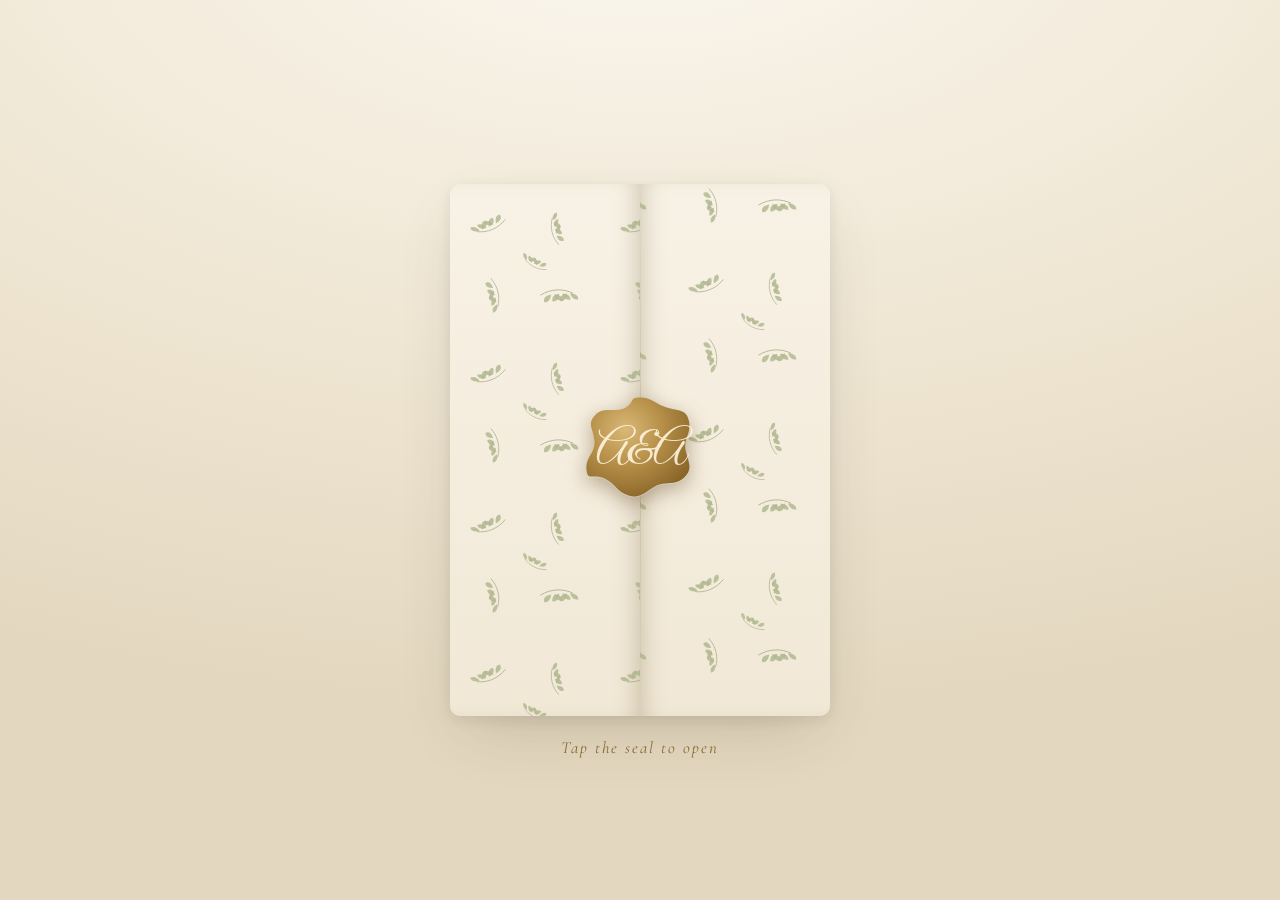
==== index.html @ 0c1ea396 "Elegant Nikkah invitation site for Amna & Adil Wax-sealed envelope that opens as double doors to rev" ====
<!DOCTYPE html>
<html lang="en">
<head>
  <meta charset="UTF-8" />
  <meta name="viewport" content="width=device-width, initial-scale=1.0" />
  <title>Amna &amp; Adil — Nikkah Invitation</title>
  <meta name="description" content="You are cordially invited to the Nikkah of Amna &amp; Adil." />

  <link rel="preconnect" href="https://fonts.googleapis.com" />
  <link rel="preconnect" href="https://fonts.gstatic.com" crossorigin />
  <link href="https://fonts.googleapis.com/css2?family=Cormorant+Garamond:ital,wght@0,400;0,500;0,600;1,400;1,500&family=Great+Vibes&family=Amiri:wght@400;700&family=EB+Garamond:ital@0;1&display=swap" rel="stylesheet" />

  <link rel="stylesheet" href="styles.css" />
</head>
<body>

  <main class="stage" id="stage">

    <!-- ================= ENVELOPE ================= -->
    <section class="envelope-scene" id="scene">
      <p class="open-hint" id="hint">Tap the seal to open</p>

      <div class="envelope" id="envelope" role="button" tabindex="0" aria-label="Open the invitation">
        <div class="door door-left">
          <div class="leaf-field"></div>
        </div>
        <div class="door door-right">
          <div class="leaf-field"></div>
        </div>
        <div class="seam" aria-hidden="true"></div>

        <!-- gold wax seal -->
        <div class="seal" id="seal" aria-hidden="true">
          <svg viewBox="0 0 100 100" class="seal-svg">
            <defs>
              <radialGradient id="wax" cx="38%" cy="32%" r="75%">
                <stop offset="0%" stop-color="#d9b876"/>
                <stop offset="45%" stop-color="#b8924a"/>
                <stop offset="100%" stop-color="#876327"/>
              </radialGradient>
            </defs>
            <path class="seal-blob" fill="url(#wax)" d="M50 4c10 0 14 6 24 9s17 1 19 12-5 15-3 25 7 16-1 24-17 3-26 8-13 11-23 8-11-10-21-15S4 78 3 67s8-14 7-25S3 27 11 19s17-1 26-6S40 4 50 4z"/>
            <text x="50" y="51" text-anchor="middle" dominant-baseline="central"
                  font-family="'Great Vibes', cursive" font-size="40" fill="#fdf3dc"
                  opacity="0.92" letter-spacing="-2">A&amp;A</text>
          </svg>
        </div>
      </div>
    </section>

    <!-- ================= INVITATION CARD ================= -->
    <article class="card" id="card" aria-hidden="true">
      <div class="card-bg" aria-hidden="true"></div>

      <!-- gold ornate frame -->
      <div class="frame" aria-hidden="true"></div>

      <!-- floral corners -->
      <div class="floral floral-tl" aria-hidden="true"></div>
      <div class="floral floral-br" aria-hidden="true"></div>

      <div class="card-content">
        <p class="bismillah">بِسْمِ اللَّهِ الرَّحْمَٰنِ الرَّحِيمِ</p>

        <p class="blessing">With the divine blessings of Allah,<br />we request the honour of your presence</p>

        <div class="divider"><span class="d-line"></span><span class="d-orn">&#10070;</span><span class="d-line"></span></div>

        <h1 class="names">
          <span class="name name-a">Amna</span>
          <span class="amp">&amp;</span>
          <span class="name name-b">Adil</span>
        </h1>

        <p class="occasion">on the auspicious occasion of their <em>Nikkah</em></p>

        <div class="divider"><span class="d-line"></span><span class="d-orn">&#10070;</span><span class="d-line"></span></div>

        <div class="when">
          <p class="when-date">Saturday, 12th September</p>
          <p class="when-time">at 2:00 PM</p>
        </div>

        <p class="venue-label">&#9906; Venue</p>
        <p class="venue">The Grand Pavilion<br />Toronto, Ontario</p>

        <p class="closing">Your presence will be a blessing for us</p>

        <a class="rsvp-btn" href="mailto:rsvp@example.com?subject=Nikkah%20RSVP%20—%20Amna%20%26%20Adil">RSVP</a>
      </div>
    </article>

    <button class="reset-btn" id="reset" type="button" hidden>Close invitation</button>
  </main>

  <script src="script.js"></script>
</body>
</html>
---- styles.css ----
/* ============================================================
   Amna & Adil — Nikkah Invitation
   Palette
   ------------------------------------------------------------ */
:root {
  --cream:      #f7f1e6;
  --cream-deep: #efe6d3;
  --paper:      #faf6ee;
  --gold:       #b8924a;
  --gold-soft:  #caa86a;
  --gold-deep:  #8a6a2f;
  --ink:        #4b4435;
  --ink-soft:   #6c6350;
  --sage:       #9aa07a;
  --shadow:     rgba(74, 64, 40, 0.22);
}

* { box-sizing: border-box; margin: 0; padding: 0; }

html, body { height: 100%; }

body {
  min-height: 100%;
  font-family: 'Cormorant Garamond', 'EB Garamond', Georgia, serif;
  color: var(--ink);
  background:
    radial-gradient(120% 90% at 50% -10%, #fbf7ef 0%, #efe6d3 55%, #e3d7bf 100%);
  display: flex;
  align-items: center;
  justify-content: center;
  overflow-x: hidden;
  -webkit-font-smoothing: antialiased;
}

.stage {
  position: relative;
  width: 100%;
  min-height: 100vh;
  display: grid;
  place-items: center;          /* envelope + card stack in the same cell */
  perspective: 1600px;
  padding: 24px 14px;
}
.envelope-scene,
.card { grid-area: 1 / 1; }

/* ============================================================
   ENVELOPE SCENE
   ------------------------------------------------------------ */
.envelope-scene {
  position: relative;
  width: min(86vw, 380px);
  aspect-ratio: 5 / 7;
  display: flex;
  align-items: center;
  justify-content: center;
  transition: opacity 0.8s ease, transform 0.8s ease;
}

.open-hint {
  position: absolute;
  bottom: -42px;
  left: 50%;
  transform: translateX(-50%);
  font-family: 'Cormorant Garamond', serif;
  font-style: italic;
  font-size: 1.05rem;
  letter-spacing: 0.12em;
  color: var(--gold-deep);
  white-space: nowrap;
  animation: breathe 2.6s ease-in-out infinite;
}
@keyframes breathe { 0%,100%{opacity:.55} 50%{opacity:1} }

.envelope {
  position: relative;
  width: 100%;
  height: 100%;
  cursor: pointer;
  border-radius: 10px;
  box-shadow: 0 24px 60px -18px var(--shadow), 0 4px 14px rgba(0,0,0,.08);
  transform-style: preserve-3d;
  outline: none;
}
.envelope:focus-visible { box-shadow: 0 0 0 3px var(--gold-soft), 0 24px 60px -18px var(--shadow); }

/* the two doors */
.door {
  position: absolute;
  top: 0;
  width: 50%;
  height: 100%;
  background: linear-gradient(180deg, #f8f2e6 0%, #f1e8d6 100%);
  overflow: hidden;
  backface-visibility: hidden;
  transition: transform 1.25s cubic-bezier(.66,.01,.2,1), box-shadow 1.25s ease;
  z-index: 3;
}
.door-left  { left: 0;  transform-origin: left center;  border-radius: 10px 0 0 10px; box-shadow: inset -16px 0 26px -16px rgba(110,90,50,.35); }
.door-right { right: 0; transform-origin: right center; border-radius: 0 10px 10px 0; box-shadow: inset 16px 0 26px -16px rgba(110,90,50,.35); }

/* scattered leaf field inside each door */
.leaf-field {
  position: absolute;
  inset: 0;
  background-image: url('assets/leaves.svg');
  background-size: 150px 150px;
  background-repeat: repeat;
  opacity: 0.9;
}
.door-right .leaf-field { background-position: 28px 60px; }

/* center seam */
.seam {
  position: absolute;
  top: 4%;
  left: 50%;
  width: 1px;
  height: 92%;
  transform: translateX(-50%);
  background: linear-gradient(180deg, transparent, rgba(138,106,47,.35), transparent);
  z-index: 4;
}

/* wax seal */
.seal {
  position: absolute;
  top: 50%;
  left: 50%;
  width: 30%;
  transform: translate(-50%, -50%);
  z-index: 6;
  filter: drop-shadow(0 6px 10px rgba(90,60,20,.4));
  transition: transform .7s ease, opacity .6s ease;
}
.seal-svg { width: 100%; height: auto; display: block; }
.seal-blob { filter: drop-shadow(0 1px 0 rgba(255,255,255,.25)); }

/* ---- opened state ---- */
.envelope.is-open .door-left  { transform: rotateY(-118deg); box-shadow: inset -16px 0 40px -10px rgba(110,90,50,.5); }
.envelope.is-open .door-right { transform: rotateY(118deg);  box-shadow: inset 16px 0 40px -10px rgba(110,90,50,.5); }
.envelope.is-open .seal { transform: translate(-50%, -50%) scale(.2); opacity: 0; }
.envelope.is-open .seam { opacity: 0; transition: opacity .3s ease; }

.envelope-scene.gone { opacity: 0; transform: scale(.92); pointer-events: none; }

/* ============================================================
   INVITATION CARD
   ------------------------------------------------------------ */
.card {
  position: relative;
  width: min(92vw, 460px);
  max-width: calc(100vw - 24px);
  display: none;                 /* toggled by JS */
  border-radius: 14px;
  overflow: hidden;
  box-shadow: 0 40px 90px -28px var(--shadow), 0 8px 22px rgba(0,0,0,.1);
  opacity: 0;
  transform: translateY(26px) scale(.94);
}
.card.show {
  display: block;
  animation: cardRise 1.1s cubic-bezier(.2,.7,.2,1) forwards;
}
@keyframes cardRise {
  to { opacity: 1; transform: translateY(0) scale(1); }
}

.card-bg {
  position: absolute;
  inset: 0;
  background:
    /* very soft damask glow, subtle enough to read as texture */
    radial-gradient(60% 45% at 26% 22%, rgba(255,255,255,.35), transparent 70%),
    radial-gradient(70% 50% at 76% 70%, rgba(222,208,176,.10), transparent 72%),
    radial-gradient(125% 85% at 50% 0%, #fdfaf3 0%, #f6efe1 58%, #eee3cd 100%);
  background-color: var(--paper);
}
/* subtle paper grain */
.card-bg::after {
  content: "";
  position: absolute;
  inset: 0;
  background-image: url("data:image/svg+xml,%3Csvg xmlns='http://www.w3.org/2000/svg' width='80' height='80'%3E%3Cfilter id='n'%3E%3CfeTurbulence type='fractalNoise' baseFrequency='0.9' numOctaves='2'/%3E%3C/filter%3E%3Crect width='80' height='80' filter='url(%23n)' opacity='0.04'/%3E%3C/svg%3E");
  mix-blend-mode: multiply;
}

/* ornate gold frame */
.frame {
  position: absolute;
  inset: 16px;
  border: 1.5px solid var(--gold-soft);
  border-radius: 8px;
  pointer-events: none;
}
.frame::before {
  content: "";
  position: absolute;
  inset: 5px;
  border: 0.8px solid rgba(184,146,74,.55);
  border-radius: 5px;
}

/* floral corners */
.floral {
  position: absolute;
  width: 46%;
  max-width: 220px;
  aspect-ratio: 1;
  background: url('assets/floral-corner.svg') no-repeat center / contain;
  pointer-events: none;
  z-index: 2;
  filter: drop-shadow(0 4px 6px rgba(120,100,60,.12));
}
.floral-tl { top: -6px;    left: -10px; }
.floral-br { bottom: -6px; right: -10px; transform: rotate(180deg); }

/* ---- content ---- */
.card-content {
  position: relative;            /* defines the card's height — no clipping */
  z-index: 3;
  min-height: min(86vh, 720px);
  padding: clamp(40px, 9%, 60px) clamp(26px, 9%, 46px);
  display: flex;
  flex-direction: column;
  align-items: center;
  text-align: center;
  justify-content: center;
  gap: 0.5em;
}

.bismillah {
  font-family: 'Amiri', serif;
  font-size: clamp(1.5rem, 6vw, 2.1rem);
  color: var(--gold-deep);
  line-height: 1.6;
  margin-bottom: .15em;
  direction: rtl;
}

.blessing {
  font-size: clamp(1rem, 3.6vw, 1.18rem);
  color: var(--ink-soft);
  line-height: 1.5;
  letter-spacing: .01em;
}

.divider {
  display: flex;
  align-items: center;
  gap: 10px;
  width: 64%;
  margin: .35em 0;
  color: var(--gold);
}
.d-line { flex: 1; height: 1px; background: linear-gradient(90deg, transparent, var(--gold-soft)); }
.divider .d-line:last-child { background: linear-gradient(90deg, var(--gold-soft), transparent); }
.d-orn { font-size: .8rem; color: var(--gold); }

.names {
  display: flex;
  flex-direction: column;
  align-items: center;
  line-height: 1.05;
  margin: .1em 0;
}
.name {
  font-family: 'Great Vibes', cursive;
  font-size: clamp(3.1rem, 13vw, 4.6rem);
  font-weight: 400;
  background: linear-gradient(180deg, #cda867 0%, #a87f37 55%, #8a6a2f 100%);
  -webkit-background-clip: text;
  background-clip: text;
  color: transparent;
  line-height: 0.95;
}
.amp {
  font-family: 'Great Vibes', cursive;
  font-size: clamp(1.5rem, 6vw, 2.1rem);
  color: var(--gold);
  margin: -.05em 0;
}

.occasion {
  font-size: clamp(.98rem, 3.4vw, 1.14rem);
  color: var(--ink-soft);
}
.occasion em { font-style: italic; color: var(--ink); }

.when { margin: .1em 0; }
.when-date {
  font-size: clamp(1.15rem, 4.4vw, 1.45rem);
  font-weight: 600;
  letter-spacing: .03em;
  color: var(--ink);
}
.when-time {
  font-size: clamp(1.02rem, 3.8vw, 1.2rem);
  color: var(--ink-soft);
}

.venue-label {
  font-size: clamp(.95rem, 3.4vw, 1.1rem);
  color: var(--gold-deep);
  letter-spacing: .14em;
  text-transform: uppercase;
  margin-top: .35em;
}
.venue {
  font-size: clamp(1rem, 3.6vw, 1.15rem);
  color: var(--ink);
  line-height: 1.45;
}

.closing {
  font-style: italic;
  font-size: clamp(.98rem, 3.4vw, 1.12rem);
  color: var(--ink-soft);
  margin-top: .5em;
}

.rsvp-btn {
  margin-top: 1em;
  display: inline-block;
  padding: .55em 2.2em;
  font-family: 'Cormorant Garamond', serif;
  font-size: 1.02rem;
  letter-spacing: .22em;
  text-transform: uppercase;
  text-decoration: none;
  color: var(--gold-deep);
  border: 1px solid var(--gold-soft);
  border-radius: 999px;
  background: linear-gradient(180deg, rgba(255,255,255,.6), rgba(247,240,228,.4));
  transition: all .35s ease;
}
.rsvp-btn:hover {
  color: #fff;
  background: linear-gradient(180deg, var(--gold-soft), var(--gold-deep));
  border-color: var(--gold-deep);
  box-shadow: 0 8px 20px -8px rgba(138,106,47,.6);
}

/* close / reset */
.reset-btn {
  position: fixed;
  bottom: 22px;
  left: 50%;
  transform: translateX(-50%);
  font-family: 'Cormorant Garamond', serif;
  font-style: italic;
  font-size: .95rem;
  letter-spacing: .1em;
  color: var(--gold-deep);
  background: transparent;
  border: none;
  cursor: pointer;
  opacity: .7;
  transition: opacity .3s ease;
  z-index: 20;
}
.reset-btn:hover { opacity: 1; }

/* ============================================================
   Responsive
   ------------------------------------------------------------ */
@media (prefers-reduced-motion: reduce) {
  .door, .seal, .card.show, .open-hint { animation: none !important; transition: opacity .4s ease !important; }
}
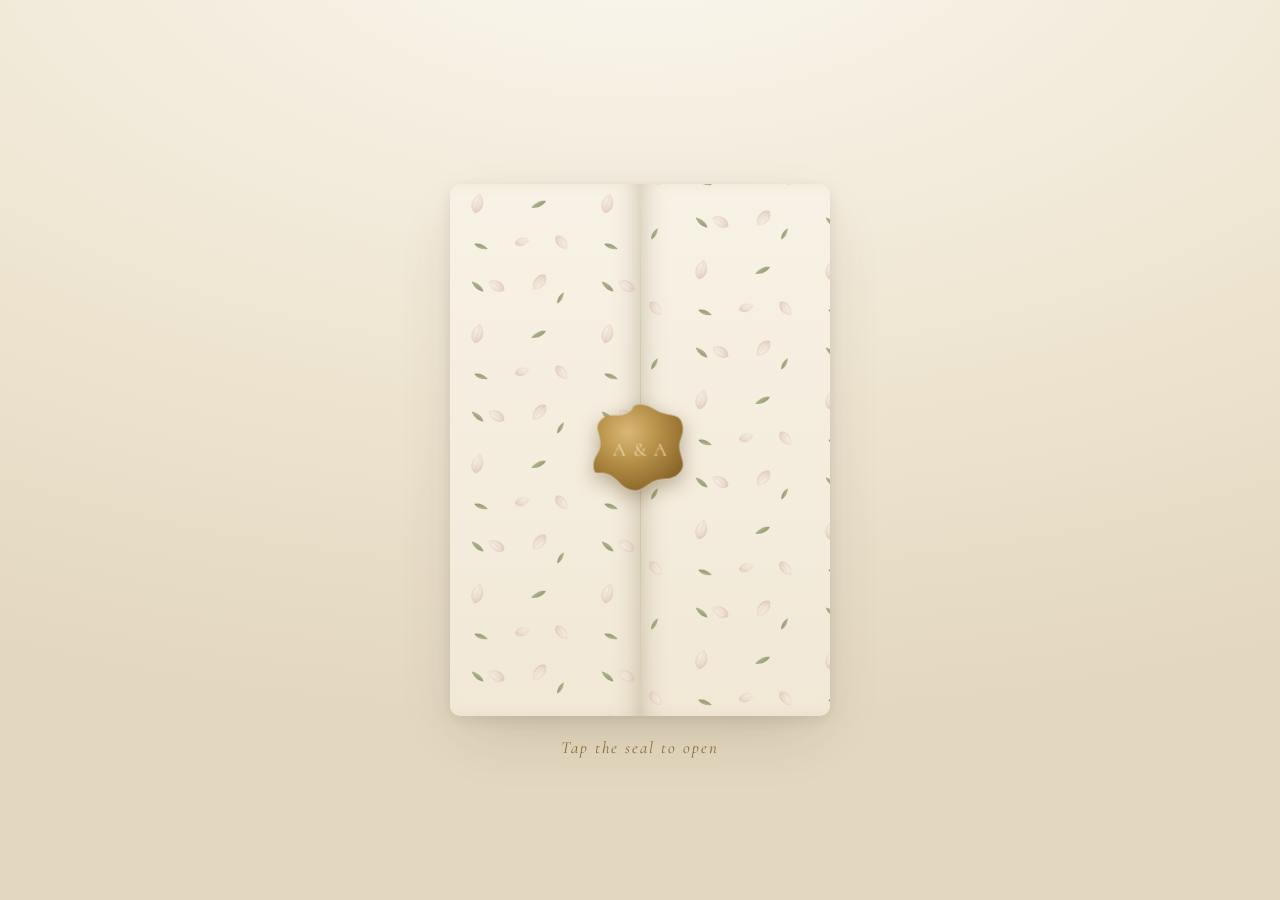
==== commit ae82fe96: "Refine arch, florals, seal and reveal animation - Carved Mughal arch: wider, shorter, thinner, finer" ====
--- a/index.html
+++ b/index.html
@@ -8,7 +8,7 @@
 
   <link rel="preconnect" href="https://fonts.googleapis.com" />
   <link rel="preconnect" href="https://fonts.gstatic.com" crossorigin />
-  <link href="https://fonts.googleapis.com/css2?family=Cormorant+Garamond:ital,wght@0,400;0,500;0,600;1,400;1,500&family=Great+Vibes&family=Amiri:wght@400;700&family=EB+Garamond:ital@0;1&display=swap" rel="stylesheet" />
+  <link href="https://fonts.googleapis.com/css2?family=Cormorant+Garamond:ital,wght@0,400;0,500;0,600;1,400;1,500&family=Pinyon+Script&family=Cormorant:wght@300;500;600&family=Amiri:wght@400;700&family=EB+Garamond:ital@0;1&display=swap" rel="stylesheet" />
 
   <link rel="stylesheet" href="styles.css" />
 </head>
@@ -40,9 +40,9 @@
               </radialGradient>
             </defs>
             <path class="seal-blob" fill="url(#wax)" d="M50 4c10 0 14 6 24 9s17 1 19 12-5 15-3 25 7 16-1 24-17 3-26 8-13 11-23 8-11-10-21-15S4 78 3 67s8-14 7-25S3 27 11 19s17-1 26-6S40 4 50 4z"/>
-            <text x="50" y="51" text-anchor="middle" dominant-baseline="central"
-                  font-family="'Great Vibes', cursive" font-size="40" fill="#fdf3dc"
-                  opacity="0.92" letter-spacing="-2">A&amp;A</text>
+            <text x="50" y="50" dx="0.9" text-anchor="middle" dominant-baseline="central"
+                  font-family="'Cormorant', 'Cormorant Garamond', serif" font-weight="300"
+                  font-size="19" fill="#f6e8c6" opacity="0.92" letter-spacing="1.8">A &amp; A</text>
           </svg>
         </div>
       </div>
@@ -51,40 +51,34 @@
     <!-- ================= INVITATION CARD ================= -->
     <article class="card" id="card" aria-hidden="true">
       <div class="card-bg" aria-hidden="true"></div>
+      <div class="card-frame" aria-hidden="true"></div>
 
-      <!-- gold ornate frame -->
-      <div class="frame" aria-hidden="true"></div>
+      <!-- intricate gold arch -->
+      <div class="arch" aria-hidden="true"></div>
 
-      <!-- floral corners -->
-      <div class="floral floral-tl" aria-hidden="true"></div>
-      <div class="floral floral-br" aria-hidden="true"></div>
+      <!-- faint mosque silhouette + bottom floral cluster -->
+      <div class="mosque" aria-hidden="true"></div>
+      <div class="florals-bottom" aria-hidden="true"></div>
 
       <div class="card-content">
         <p class="bismillah">بِسْمِ اللَّهِ الرَّحْمَٰنِ الرَّحِيمِ</p>
 
-        <p class="blessing">With the divine blessings of Allah,<br />we request the honour of your presence</p>
-
-        <div class="divider"><span class="d-line"></span><span class="d-orn">&#10070;</span><span class="d-line"></span></div>
+        <p class="blessing">With the blessings of Allah,<br />we request the honour of your presence<br />at the Nikkah of</p>
 
         <h1 class="names">
-          <span class="name name-a">Amna</span>
+          <span class="name">Amna Mughal</span>
           <span class="amp">&amp;</span>
-          <span class="name name-b">Adil</span>
+          <span class="name">Adil Kapadia</span>
         </h1>
 
-        <p class="occasion">on the auspicious occasion of their <em>Nikkah</em></p>
+        <div class="when">
+          <span class="w-month">September</span>
+          <span class="w-day">12</span>
+          <span class="w-year">2026</span>
+        </div>
+        <p class="when-sub">Saturday, at 2:00 in the afternoon</p>
 
-        <div class="divider"><span class="d-line"></span><span class="d-orn">&#10070;</span><span class="d-line"></span></div>
-
-        <div class="when">
-          <p class="when-date">Saturday, 12th September</p>
-          <p class="when-time">at 2:00 PM</p>
-        </div>
-
-        <p class="venue-label">&#9906; Venue</p>
         <p class="venue">The Grand Pavilion<br />Toronto, Ontario</p>
-
-        <p class="closing">Your presence will be a blessing for us</p>
 
         <a class="rsvp-btn" href="mailto:rsvp@example.com?subject=Nikkah%20RSVP%20—%20Amna%20%26%20Adil">RSVP</a>
       </div>
--- a/styles.css
+++ b/styles.css
@@ -5,12 +5,12 @@
 :root {
   --cream:      #f7f1e6;
   --cream-deep: #efe6d3;
-  --paper:      #faf6ee;
-  --gold:       #b8924a;
-  --gold-soft:  #caa86a;
-  --gold-deep:  #8a6a2f;
-  --ink:        #4b4435;
-  --ink-soft:   #6c6350;
+  --paper:      #f6efe1;
+  --gold:       #a98c54;        /* muted antique gold */
+  --gold-soft:  #bda473;
+  --gold-deep:  #8a6c34;
+  --ink:        #5a503e;
+  --ink-soft:   #7a6f59;
   --sage:       #9aa07a;
   --shadow:     rgba(74, 64, 40, 0.22);
 }
@@ -103,12 +103,12 @@
 .leaf-field {
   position: absolute;
   inset: 0;
-  background-image: url('assets/leaves.svg');
-  background-size: 150px 150px;
+  background-image: url('assets/petals.svg');
+  background-size: 130px 130px;
   background-repeat: repeat;
-  opacity: 0.9;
-}
-.door-right .leaf-field { background-position: 28px 60px; }
+  opacity: 0.92;
+}
+.door-right .leaf-field { background-position: 34px 66px; }
 
 /* center seam */
 .seam {
@@ -127,7 +127,7 @@
   position: absolute;
   top: 50%;
   left: 50%;
-  width: 30%;
+  width: 26%;
   transform: translate(-50%, -50%);
   z-index: 6;
   filter: drop-shadow(0 6px 10px rgba(90,60,20,.4));
@@ -149,196 +149,221 @@
    ------------------------------------------------------------ */
 .card {
   position: relative;
-  width: min(92vw, 460px);
-  max-width: calc(100vw - 24px);
+  width: min(93vw, 480px);
+  aspect-ratio: 400 / 520;       /* match the arch artwork (wider & shorter) */
+  max-width: calc(100vw - 18px);
   display: none;                 /* toggled by JS */
-  border-radius: 14px;
+  border-radius: 16px;
   overflow: hidden;
   box-shadow: 0 40px 90px -28px var(--shadow), 0 8px 22px rgba(0,0,0,.1);
   opacity: 0;
-  transform: translateY(26px) scale(.94);
+  transform: translateY(60px) scale(.9);
+  will-change: opacity, transform, filter;
 }
 .card.show {
   display: block;
-  animation: cardRise 1.1s cubic-bezier(.2,.7,.2,1) forwards;
+  animation: cardRise 1.5s cubic-bezier(.16,.84,.3,1) both;
 }
 @keyframes cardRise {
-  to { opacity: 1; transform: translateY(0) scale(1); }
+  0%   { opacity: 0; transform: translateY(70px) scale(.9);  filter: blur(7px); }
+  55%  { opacity: 1; }
+  100% { opacity: 1; transform: translateY(0)    scale(1);  filter: blur(0); }
 }
 
 .card-bg {
   position: absolute;
   inset: 0;
   background:
-    /* very soft damask glow, subtle enough to read as texture */
-    radial-gradient(60% 45% at 26% 22%, rgba(255,255,255,.35), transparent 70%),
-    radial-gradient(70% 50% at 76% 70%, rgba(222,208,176,.10), transparent 72%),
-    radial-gradient(125% 85% at 50% 0%, #fdfaf3 0%, #f6efe1 58%, #eee3cd 100%);
+    /* warm watercolour clouds */
+    radial-gradient(38% 30% at 18% 12%, rgba(206,184,150,.30), transparent 70%),
+    radial-gradient(40% 34% at 84% 18%, rgba(200,176,148,.26), transparent 72%),
+    radial-gradient(46% 30% at 50% 96%, rgba(196,170,140,.30), transparent 72%),
+    radial-gradient(130% 90% at 50% 0%, #fcf8ef 0%, #f5ecdb 55%, #ece0c9 100%);
   background-color: var(--paper);
 }
-/* subtle paper grain */
+/* faint gold speckle */
 .card-bg::after {
   content: "";
   position: absolute;
   inset: 0;
-  background-image: url("data:image/svg+xml,%3Csvg xmlns='http://www.w3.org/2000/svg' width='80' height='80'%3E%3Cfilter id='n'%3E%3CfeTurbulence type='fractalNoise' baseFrequency='0.9' numOctaves='2'/%3E%3C/filter%3E%3Crect width='80' height='80' filter='url(%23n)' opacity='0.04'/%3E%3C/svg%3E");
-  mix-blend-mode: multiply;
-}
-
-/* ornate gold frame */
-.frame {
-  position: absolute;
-  inset: 16px;
-  border: 1.5px solid var(--gold-soft);
-  border-radius: 8px;
+  background-image:
+    radial-gradient(circle, rgba(150,120,60,.5) 0.7px, transparent 1px),
+    radial-gradient(circle, rgba(150,120,60,.35) 0.6px, transparent 1px);
+  background-size: 46px 46px, 73px 67px;
+  background-position: 0 0, 23px 31px;
+  opacity: 0.5;
+  mask-image: radial-gradient(120% 95% at 50% 5%, #000 0%, transparent 62%);
+  -webkit-mask-image: radial-gradient(120% 95% at 50% 5%, #000 0%, transparent 62%);
+}
+
+/* thin inner card border */
+.card-frame {
+  position: absolute;
+  inset: 12px;
+  border: 1px solid rgba(168,140,84,.45);
+  border-radius: 9px;
   pointer-events: none;
-}
-.frame::before {
-  content: "";
-  position: absolute;
-  inset: 5px;
-  border: 0.8px solid rgba(184,146,74,.55);
-  border-radius: 5px;
-}
-
-/* floral corners */
-.floral {
-  position: absolute;
-  width: 46%;
-  max-width: 220px;
-  aspect-ratio: 1;
-  background: url('assets/floral-corner.svg') no-repeat center / contain;
+  z-index: 1;
+}
+
+/* intricate gold arch */
+.arch {
+  position: absolute;
+  inset: 0;
+  background: url('assets/arch.svg') no-repeat center top / 100% 100%;
   pointer-events: none;
   z-index: 2;
-  filter: drop-shadow(0 4px 6px rgba(120,100,60,.12));
-}
-.floral-tl { top: -6px;    left: -10px; }
-.floral-br { bottom: -6px; right: -10px; transform: rotate(180deg); }
-
-/* ---- content ---- */
+  filter: drop-shadow(0 6px 10px rgba(120,95,45,.16));
+}
+
+/* faint mosque silhouette behind the bottom florals */
+.mosque {
+  position: absolute;
+  left: 50%;
+  bottom: 5%;
+  width: 42%;
+  aspect-ratio: 300/180;
+  transform: translateX(-50%);
+  background: url('assets/mosque.svg') no-repeat center bottom / contain;
+  opacity: 0.55;
+  pointer-events: none;
+  z-index: 3;
+}
+
+/* bottom floral garland — spans the full width */
+.florals-bottom {
+  position: absolute;
+  left: 0;
+  right: 0;
+  bottom: 0;
+  height: 46%;
+  background: url('assets/florals-bottom.svg') no-repeat center bottom;
+  background-size: 100% auto;
+  pointer-events: none;
+  z-index: 4;
+  filter: drop-shadow(0 5px 7px rgba(120,100,60,.14));
+}
+
+/* ---- content (sits inside the arch opening) ---- */
 .card-content {
-  position: relative;            /* defines the card's height — no clipping */
-  z-index: 3;
-  min-height: min(86vh, 720px);
-  padding: clamp(40px, 9%, 60px) clamp(26px, 9%, 46px);
+  position: absolute;
+  z-index: 5;
+  left: 18%;
+  right: 18%;
+  top: 23%;
+  bottom: 31%;
   display: flex;
   flex-direction: column;
   align-items: center;
   text-align: center;
-  justify-content: center;
-  gap: 0.5em;
+  justify-content: flex-start;
+  gap: 0.34em;
 }
 
 .bismillah {
   font-family: 'Amiri', serif;
-  font-size: clamp(1.5rem, 6vw, 2.1rem);
-  color: var(--gold-deep);
-  line-height: 1.6;
-  margin-bottom: .15em;
+  font-size: clamp(.82rem, 3.4vw, 1.15rem);
+  color: var(--gold-deep);
+  line-height: 1.5;
+  padding-top: 0.15em;
   direction: rtl;
 }
 
 .blessing {
-  font-size: clamp(1rem, 3.6vw, 1.18rem);
+  font-size: clamp(.72rem, 2.5vw, .9rem);
   color: var(--ink-soft);
-  line-height: 1.5;
+  line-height: 1.4;
   letter-spacing: .01em;
-}
-
-.divider {
-  display: flex;
-  align-items: center;
-  gap: 10px;
-  width: 64%;
-  margin: .35em 0;
-  color: var(--gold);
-}
-.d-line { flex: 1; height: 1px; background: linear-gradient(90deg, transparent, var(--gold-soft)); }
-.divider .d-line:last-child { background: linear-gradient(90deg, var(--gold-soft), transparent); }
-.d-orn { font-size: .8rem; color: var(--gold); }
+  margin-top: .15em;
+}
 
 .names {
   display: flex;
   flex-direction: column;
   align-items: center;
-  line-height: 1.05;
-  margin: .1em 0;
+  line-height: 1.0;
+  margin: .12em 0 .05em;
 }
 .name {
-  font-family: 'Great Vibes', cursive;
-  font-size: clamp(3.1rem, 13vw, 4.6rem);
+  font-family: 'Pinyon Script', cursive;
+  font-size: clamp(1.55rem, 7vw, 2.4rem);
   font-weight: 400;
-  background: linear-gradient(180deg, #cda867 0%, #a87f37 55%, #8a6a2f 100%);
+  color: var(--gold-deep);
+  background: linear-gradient(180deg, #b69a63 0%, #9c7f44 55%, #856830 100%);
   -webkit-background-clip: text;
   background-clip: text;
-  color: transparent;
-  line-height: 0.95;
+  -webkit-text-fill-color: transparent;
+  line-height: 1.02;
+  white-space: nowrap;
 }
 .amp {
-  font-family: 'Great Vibes', cursive;
-  font-size: clamp(1.5rem, 6vw, 2.1rem);
+  font-family: 'Pinyon Script', cursive;
+  font-size: clamp(.95rem, 4vw, 1.4rem);
   color: var(--gold);
-  margin: -.05em 0;
-}
-
-.occasion {
-  font-size: clamp(.98rem, 3.4vw, 1.14rem);
+  margin: -.14em 0;
+}
+
+.when {
+  display: flex;
+  align-items: center;
+  justify-content: center;
+  gap: .55em;
+  margin-top: .35em;
+  color: var(--ink);
+  letter-spacing: .12em;
+  text-transform: uppercase;
+}
+.w-month, .w-year {
+  font-size: clamp(.68rem, 2.5vw, .88rem);
+  font-weight: 600;
   color: var(--ink-soft);
 }
-.occasion em { font-style: italic; color: var(--ink); }
-
-.when { margin: .1em 0; }
-.when-date {
-  font-size: clamp(1.15rem, 4.4vw, 1.45rem);
+.w-day {
+  font-family: 'Cormorant', 'Cormorant Garamond', serif;
+  font-size: clamp(1.25rem, 5vw, 1.7rem);
   font-weight: 600;
-  letter-spacing: .03em;
+  color: var(--gold-deep);
+  letter-spacing: 0;
+  padding: 0 .42em;
+  border-left: 1px solid var(--gold-soft);
+  border-right: 1px solid var(--gold-soft);
+  line-height: 1;
+}
+.when-sub {
+  font-size: clamp(.68rem, 2.4vw, .85rem);
+  color: var(--ink-soft);
+  letter-spacing: .04em;
+  margin-top: .12em;
+}
+.venue {
+  font-size: clamp(.72rem, 2.5vw, .9rem);
   color: var(--ink);
-}
-.when-time {
-  font-size: clamp(1.02rem, 3.8vw, 1.2rem);
-  color: var(--ink-soft);
-}
-
-.venue-label {
-  font-size: clamp(.95rem, 3.4vw, 1.1rem);
-  color: var(--gold-deep);
-  letter-spacing: .14em;
+  line-height: 1.38;
+  letter-spacing: .06em;
   text-transform: uppercase;
-  margin-top: .35em;
-}
-.venue {
-  font-size: clamp(1rem, 3.6vw, 1.15rem);
-  color: var(--ink);
-  line-height: 1.45;
-}
-
-.closing {
-  font-style: italic;
-  font-size: clamp(.98rem, 3.4vw, 1.12rem);
-  color: var(--ink-soft);
-  margin-top: .5em;
+  margin-top: .45em;
 }
 
 .rsvp-btn {
-  margin-top: 1em;
+  margin-top: .7em;
   display: inline-block;
-  padding: .55em 2.2em;
+  padding: .4em 1.8em;
   font-family: 'Cormorant Garamond', serif;
-  font-size: 1.02rem;
-  letter-spacing: .22em;
+  font-size: clamp(.72rem, 2.5vw, .88rem);
+  letter-spacing: .24em;
   text-transform: uppercase;
   text-decoration: none;
   color: var(--gold-deep);
   border: 1px solid var(--gold-soft);
   border-radius: 999px;
-  background: linear-gradient(180deg, rgba(255,255,255,.6), rgba(247,240,228,.4));
+  background: linear-gradient(180deg, rgba(255,255,255,.55), rgba(247,240,228,.35));
   transition: all .35s ease;
 }
 .rsvp-btn:hover {
   color: #fff;
   background: linear-gradient(180deg, var(--gold-soft), var(--gold-deep));
   border-color: var(--gold-deep);
-  box-shadow: 0 8px 20px -8px rgba(138,106,47,.6);
+  box-shadow: 0 8px 20px -8px rgba(138,106,47,.5);
 }
 
 /* close / reset */
